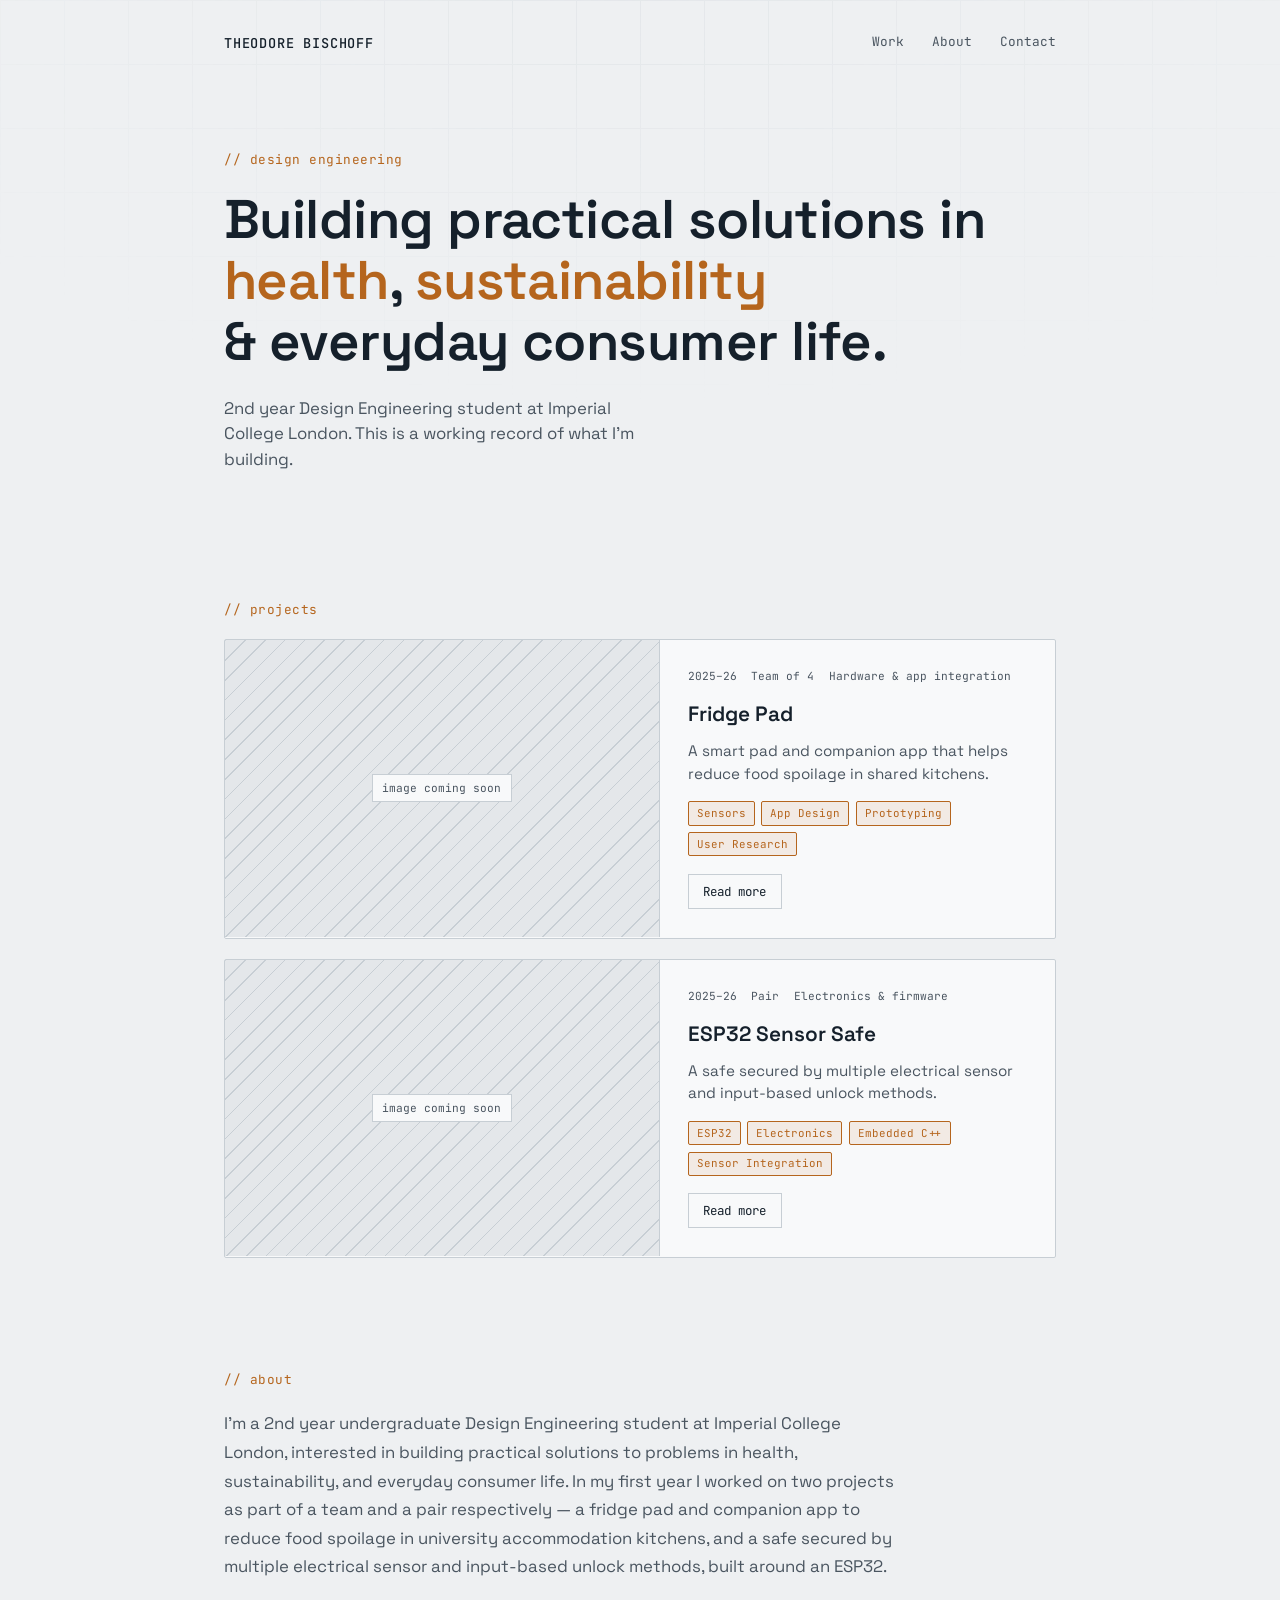
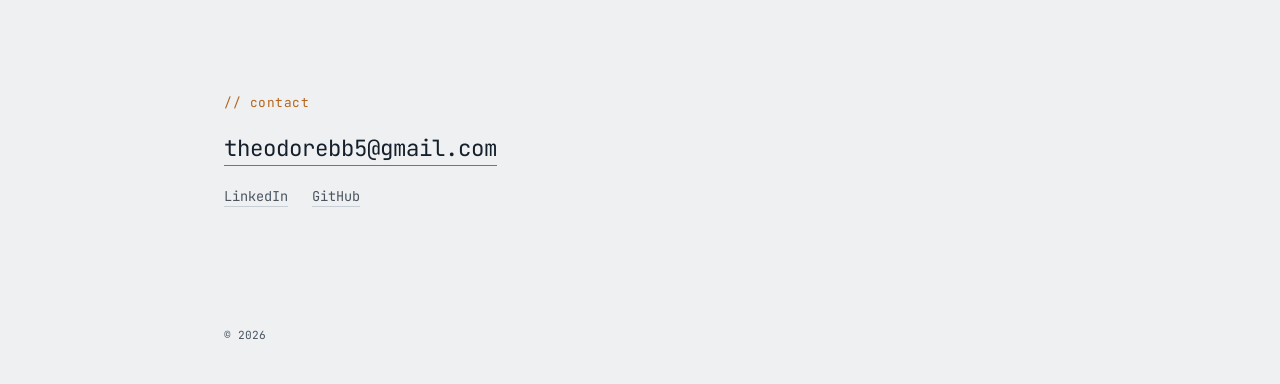
==== index.html @ 2ba966ff "Initial portfolio site" ====
<!DOCTYPE html>
<html lang="en">
<head>
<meta charset="UTF-8">
<meta name="viewport" content="width=device-width, initial-scale=1.0">
<title>Portfolio — Design Engineering</title>
<link rel="preconnect" href="https://fonts.googleapis.com">
<link rel="preconnect" href="https://fonts.gstatic.com" crossorigin>
<link href="https://fonts.googleapis.com/css2?family=JetBrains+Mono:wght@400;500;600&family=Space+Grotesk:wght@400;500;600;700&display=swap" rel="stylesheet">
<link rel="stylesheet" href="style.css">
</head>
<body>

<div class="grid-overlay" aria-hidden="true"></div>

<header class="site-header">
  <span class="logo">THEODORE BISCHOFF</span>
  <nav>
    <a href="#work">Work</a>
    <a href="#about">About</a>
    <a href="#contact">Contact</a>
  </nav>
</header>

<main>

  <section class="hero">
    <p class="eyebrow">// design engineering</p>
    <h1>Building practical solutions in<br><span class="accent">health</span>, <span class="accent">sustainability</span><br>&amp; everyday consumer life.</h1>
    <p class="hero-sub">2nd year Design Engineering student at Imperial College London. This is a working record of what I'm building.</p>
  </section>

  <section id="work" class="work">
    <p class="eyebrow">// projects</p>
    <div class="project-list" id="project-list">
      <!-- Project cards injected here by script.js -->
    </div>
  </section>

  <section id="About" class="about">
    <p class="eyebrow">// about</p>
    <p class="about-text">
      I'm a 2nd year undergraduate Design Engineering student at Imperial College London,
      interested in building practical solutions to problems in health, sustainability,
      and everyday consumer life. In my first year I worked on two projects as part of a
      team and a pair respectively — a fridge pad and companion app to reduce food spoilage
      in university accommodation kitchens, and a safe secured by multiple electrical sensor
      and input-based unlock methods, built around an ESP32.
    </p>
  </section>

  <section id="Contact" class="contact">
    <p class="eyebrow">// contact</p>
    <a href="theodorebb5@gmail.com" class="contact-link">theodorebb5@gmail.com</a>
    <div class="social-links">
      <a href="https://www.linkedin.com/in/theodore-bischoff/" target="_blank" rel="noopener">LinkedIn</a>
      <a href="https://github.com/TheodoreB45" target="_blank" rel="noopener">GitHub</a>
    </div>
  </section>

</main>

<footer class="site-footer">
  <span>&copy; 2026</span>
</footer>

<script src="projects.js"></script>
<script src="script.js"></script>
</body>
</html>
---- style.css ----
:root {
  --bg: #eef0f2;
  --bg-card: #f8f9fa;
  --ink: #15202b;
  --ink-soft: #4a5560;
  --line: #c7ced4;
  --accent: #b5651d;
  --accent-soft: #b5651d1a;
  --mono: 'JetBrains Mono', monospace;
  --sans: 'Space Grotesk', sans-serif;
  --max-w: 880px;
}

* { box-sizing: border-box; }

html {
  scroll-behavior: smooth;
}

@media (prefers-reduced-motion: reduce) {
  html { scroll-behavior: auto; }
  * { animation-duration: 0.01ms !important; transition-duration: 0.01ms !important; }
}

body {
  margin: 0;
  background: var(--bg);
  color: var(--ink);
  font-family: var(--sans);
  line-height: 1.5;
  position: relative;
}

a {
  color: inherit;
}

a:focus-visible,
button:focus-visible {
  outline: 2px solid var(--accent);
  outline-offset: 3px;
}

/* Background blueprint grid — the signature element, kept very quiet */
.grid-overlay {
  position: fixed;
  inset: 0;
  pointer-events: none;
  z-index: 0;
  background-image:
    linear-gradient(var(--line) 1px, transparent 1px),
    linear-gradient(90deg, var(--line) 1px, transparent 1px);
  background-size: 64px 64px;
  opacity: 0.25;
  mask-image: radial-gradient(ellipse 90% 60% at 50% 0%, black 0%, transparent 75%);
}

header, main, footer {
  position: relative;
  z-index: 1;
}

.eyebrow {
  font-family: var(--mono);
  font-size: 0.8rem;
  letter-spacing: 0.04em;
  color: var(--accent);
  margin: 0 0 1.25rem 0;
  text-transform: lowercase;
}

/* Header */
.site-header {
  display: flex;
  justify-content: space-between;
  align-items: center;
  max-width: var(--max-w);
  margin: 0 auto;
  padding: 2rem 1.5rem 1rem;
}

.logo {
  font-family: var(--mono);
  font-size: 0.85rem;
  font-weight: 500;
  letter-spacing: 0.06em;
}

.site-header nav {
  display: flex;
  gap: 1.75rem;
}

.site-header nav a {
  font-family: var(--mono);
  font-size: 0.8rem;
  text-decoration: none;
  color: var(--ink-soft);
  border-bottom: 1px solid transparent;
  padding-bottom: 2px;
  transition: color 0.15s ease, border-color 0.15s ease;
}

.site-header nav a:hover {
  color: var(--ink);
  border-color: var(--accent);
}

/* Hero */
.hero {
  max-width: var(--max-w);
  margin: 0 auto;
  padding: 5rem 1.5rem 6rem;
}

.hero h1 {
  font-size: clamp(2rem, 5vw, 3.4rem);
  line-height: 1.12;
  font-weight: 600;
  margin: 0 0 1.5rem 0;
  letter-spacing: -0.01em;
}

.hero h1 .accent {
  color: var(--accent);
}

.hero-sub {
  font-size: 1.05rem;
  color: var(--ink-soft);
  max-width: 38ch;
  margin: 0;
}

/* Work / Projects */
.work {
  max-width: var(--max-w);
  margin: 0 auto;
  padding: 2rem 1.5rem 5rem;
}

.project-list {
  display: flex;
  flex-direction: column;
  gap: 1.25rem;
}

.project-card {
  border: 1px solid var(--line);
  background: var(--bg-card);
  border-radius: 2px;
  overflow: hidden;
}

.card-header {
  display: grid;
  grid-template-columns: 1.1fr 1fr;
  gap: 0;
}

.card-visual {
  background: repeating-linear-gradient(
    135deg,
    var(--line) 0px,
    var(--line) 1px,
    transparent 1px,
    transparent 14px
  );
  background-color: #e4e7ea;
  display: flex;
  align-items: center;
  justify-content: center;
  min-height: 220px;
  border-right: 1px solid var(--line);
}

.card-visual img {
  width: 100%;
  height: 100%;
  object-fit: cover;
}

.card-visual .placeholder-label {
  font-family: var(--mono);
  font-size: 0.7rem;
  color: var(--ink-soft);
  background: var(--bg-card);
  border: 1px solid var(--line);
  padding: 0.3rem 0.6rem;
}

.card-body {
  padding: 1.75rem;
  display: flex;
  flex-direction: column;
  justify-content: center;
}

.card-meta {
  display: flex;
  flex-wrap: wrap;
  gap: 0.4rem 0.9rem;
  font-family: var(--mono);
  font-size: 0.7rem;
  color: var(--ink-soft);
  margin-bottom: 0.9rem;
}

.card-meta span {
  white-space: nowrap;
}

.card-body h3 {
  font-size: 1.3rem;
  margin: 0 0 0.6rem 0;
  font-weight: 600;
}

.card-tagline {
  color: var(--ink-soft);
  margin: 0 0 1rem 0;
  font-size: 0.95rem;
}

.card-tags {
  display: flex;
  flex-wrap: wrap;
  gap: 0.4rem;
  margin-bottom: 1.1rem;
}

.card-tags span {
  font-family: var(--mono);
  font-size: 0.68rem;
  color: var(--accent);
  background: var(--accent-soft);
  border: 1px solid var(--accent);
  padding: 0.18rem 0.5rem;
  border-radius: 2px;
}

.card-toggle {
  font-family: var(--mono);
  font-size: 0.78rem;
  color: var(--ink);
  background: none;
  border: 1px solid var(--line);
  padding: 0.5rem 0.9rem;
  cursor: pointer;
  align-self: flex-start;
  transition: border-color 0.15s ease, background 0.15s ease;
}

.card-toggle:hover {
  border-color: var(--accent);
  background: var(--accent-soft);
}

.card-detail {
  max-height: 0;
  overflow: hidden;
  transition: max-height 0.3s ease, padding 0.3s ease;
  border-top: 1px solid transparent;
}

.card-detail.open {
  max-height: 400px;
  border-top: 1px solid var(--line);
}

.card-detail-inner {
  padding: 1.5rem 1.75rem;
}

.card-detail-inner p {
  margin: 0 0 1rem 0;
  color: var(--ink-soft);
  font-size: 0.95rem;
  line-height: 1.6;
}

.card-detail-link {
  font-family: var(--mono);
  font-size: 0.8rem;
  color: var(--accent);
  text-decoration: none;
  border-bottom: 1px solid var(--accent);
  padding-bottom: 1px;
}

@media (max-width: 640px) {
  .card-header {
    grid-template-columns: 1fr;
  }
  .card-visual {
    border-right: none;
    border-bottom: 1px solid var(--line);
    min-height: 160px;
  }
}

/* About */
.about {
  max-width: var(--max-w);
  margin: 0 auto;
  padding: 2rem 1.5rem 5rem;
}

.about-text {
  font-size: 1.05rem;
  color: var(--ink-soft);
  max-width: 62ch;
  line-height: 1.7;
  margin: 0;
}

/* Contact */
.contact {
  max-width: var(--max-w);
  margin: 0 auto;
  padding: 2rem 1.5rem 6rem;
}

.contact-link {
  font-family: var(--mono);
  font-size: 1.4rem;
  text-decoration: none;
  color: var(--ink);
  border-bottom: 1px solid var(--accent);
  padding-bottom: 2px;
}

.social-links {
  display: flex;
  gap: 1.5rem;
  margin-top: 1.25rem;
}

.social-links a {
  font-family: var(--mono);
  font-size: 0.85rem;
  text-decoration: none;
  color: var(--ink-soft);
  border-bottom: 1px solid var(--line);
}

.social-links a:hover {
  color: var(--ink);
  border-color: var(--accent);
}

/* Footer */
.site-footer {
  max-width: var(--max-w);
  margin: 0 auto;
  padding: 1.5rem 1.5rem 2.5rem;
  font-family: var(--mono);
  font-size: 0.7rem;
  color: var(--ink-soft);
}
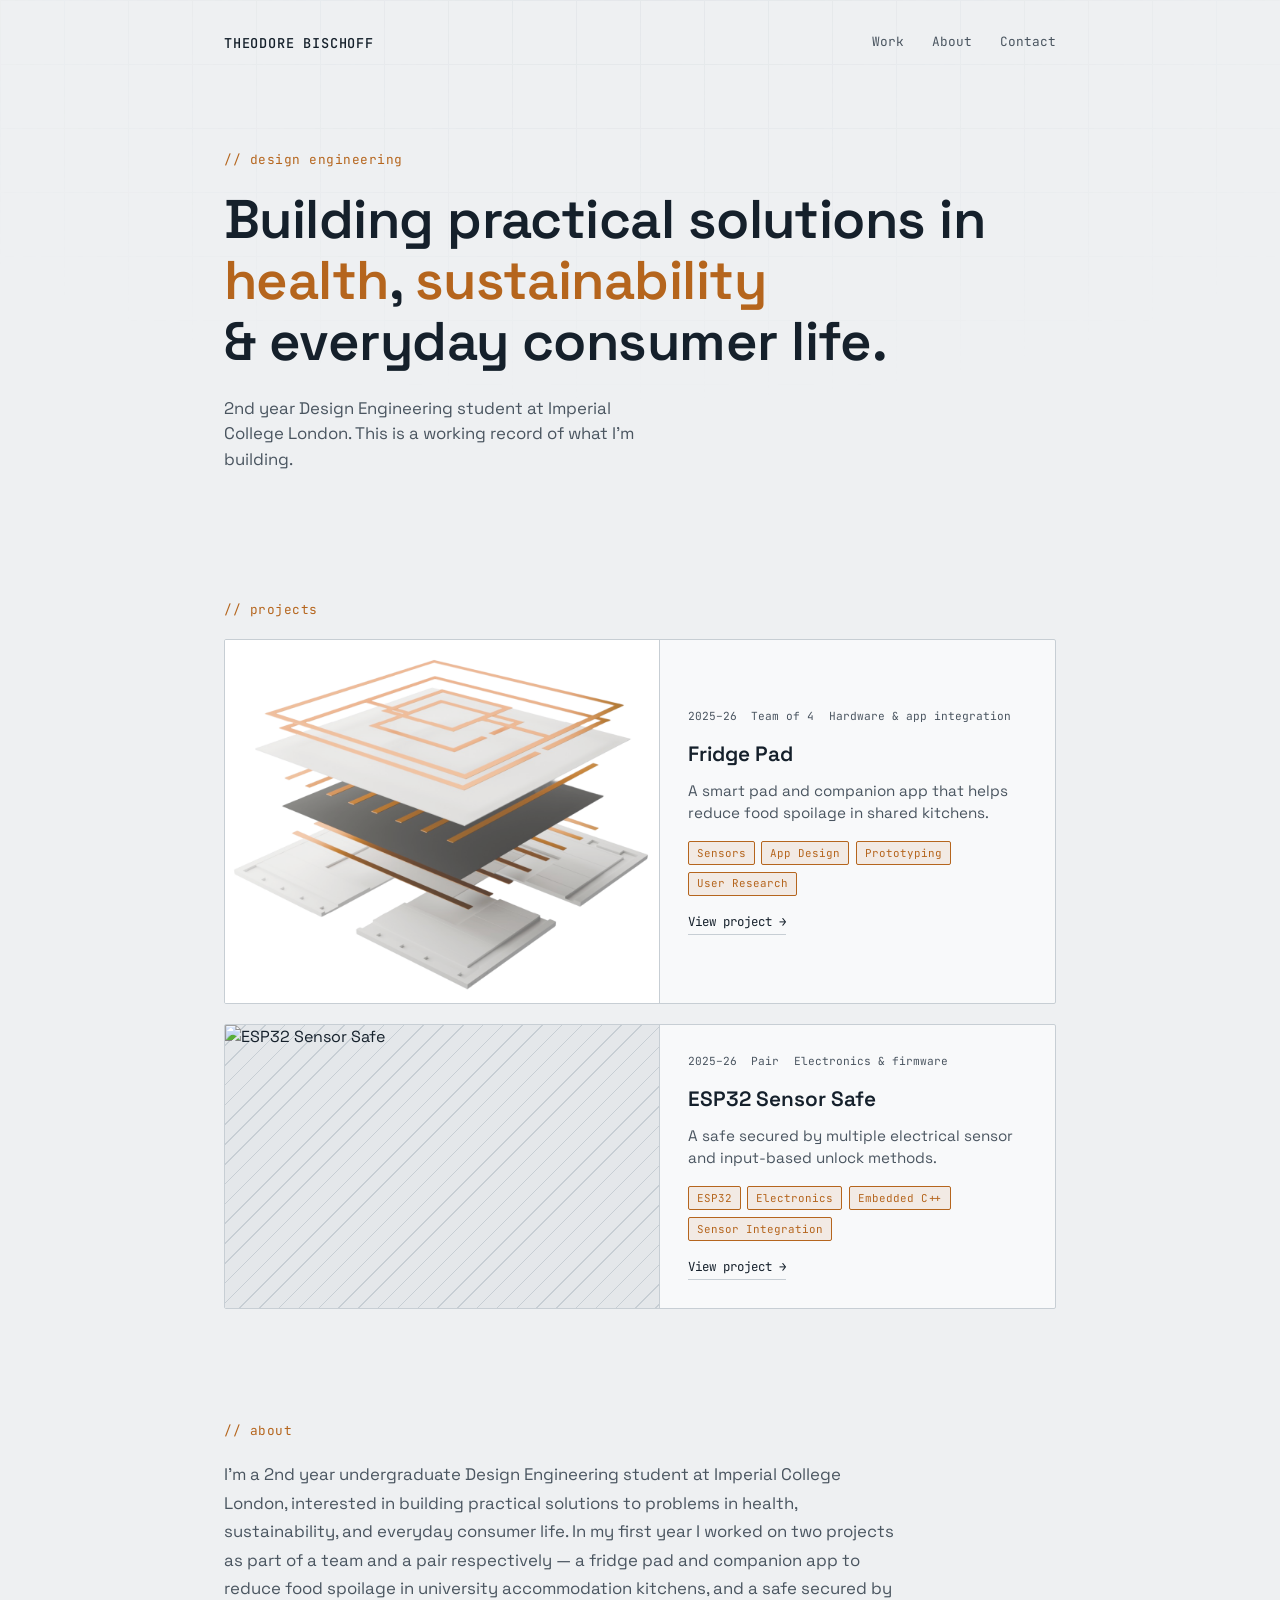
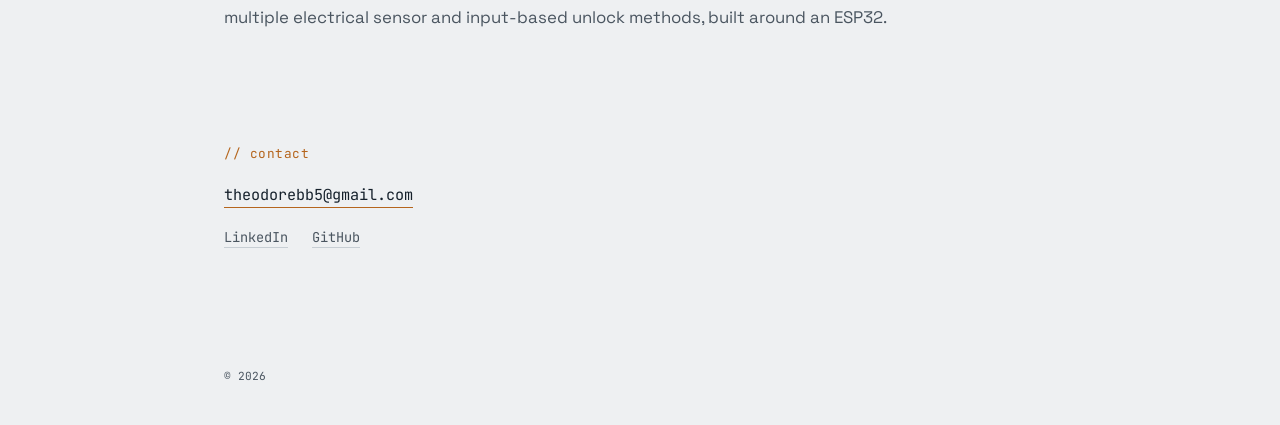
==== commit fc8944f2: "Add dedicated project pages, shrink email size" ====
--- a/index.html
+++ b/index.html
@@ -37,7 +37,7 @@
     </div>
   </section>
 
-  <section id="About" class="about">
+  <section id="about" class="about">
     <p class="eyebrow">// about</p>
     <p class="about-text">
       I'm a 2nd year undergraduate Design Engineering student at Imperial College London,
@@ -49,9 +49,9 @@
     </p>
   </section>
 
-  <section id="Contact" class="contact">
+  <section id="contact" class="contact">
     <p class="eyebrow">// contact</p>
-    <a href="theodorebb5@gmail.com" class="contact-link">theodorebb5@gmail.com</a>
+    <a href="mailto:theodorebb5@gmail.com" class="contact-link">theodorebb5@gmail.com</a>
     <div class="social-links">
       <a href="https://www.linkedin.com/in/theodore-bischoff/" target="_blank" rel="noopener">LinkedIn</a>
       <a href="https://github.com/TheodoreB45" target="_blank" rel="noopener">GitHub</a>
--- a/style.css
+++ b/style.css
@@ -146,10 +146,24 @@
 }
 
 .project-card {
+  display: block;
   border: 1px solid var(--line);
   background: var(--bg-card);
   border-radius: 2px;
   overflow: hidden;
+  text-decoration: none;
+  color: inherit;
+  transition: border-color 0.15s ease, transform 0.15s ease, box-shadow 0.15s ease;
+}
+
+.project-card:hover {
+  border-color: var(--accent);
+  transform: translateY(-2px);
+  box-shadow: 0 6px 20px rgba(21, 32, 43, 0.08);
+}
+
+.project-card:hover .card-view-link {
+  border-color: var(--accent);
 }
 
 .card-header {
@@ -239,53 +253,14 @@
   border-radius: 2px;
 }
 
-.card-toggle {
+.card-view-link {
   font-family: var(--mono);
   font-size: 0.78rem;
   color: var(--ink);
-  background: none;
-  border: 1px solid var(--line);
-  padding: 0.5rem 0.9rem;
-  cursor: pointer;
+  border-bottom: 1px solid var(--line);
+  padding-bottom: 2px;
   align-self: flex-start;
-  transition: border-color 0.15s ease, background 0.15s ease;
-}
-
-.card-toggle:hover {
-  border-color: var(--accent);
-  background: var(--accent-soft);
-}
-
-.card-detail {
-  max-height: 0;
-  overflow: hidden;
-  transition: max-height 0.3s ease, padding 0.3s ease;
-  border-top: 1px solid transparent;
-}
-
-.card-detail.open {
-  max-height: 400px;
-  border-top: 1px solid var(--line);
-}
-
-.card-detail-inner {
-  padding: 1.5rem 1.75rem;
-}
-
-.card-detail-inner p {
-  margin: 0 0 1rem 0;
-  color: var(--ink-soft);
-  font-size: 0.95rem;
-  line-height: 1.6;
-}
-
-.card-detail-link {
-  font-family: var(--mono);
-  font-size: 0.8rem;
-  color: var(--accent);
-  text-decoration: none;
-  border-bottom: 1px solid var(--accent);
-  padding-bottom: 1px;
+  transition: border-color 0.15s ease;
 }
 
 @media (max-width: 640px) {
@@ -323,7 +298,7 @@
 
 .contact-link {
   font-family: var(--mono);
-  font-size: 1.4rem;
+  font-size: 0.95rem;
   text-decoration: none;
   color: var(--ink);
   border-bottom: 1px solid var(--accent);
@@ -358,3 +333,137 @@
   font-size: 0.7rem;
   color: var(--ink-soft);
 }
+
+/* ============================= */
+/* Individual project page       */
+/* ============================= */
+
+.project-page-header {
+  max-width: var(--max-w);
+  margin: 0 auto;
+  padding: 2rem 1.5rem 1rem;
+}
+
+.back-link {
+  font-family: var(--mono);
+  font-size: 0.8rem;
+  text-decoration: none;
+  color: var(--ink-soft);
+  border-bottom: 1px solid transparent;
+  padding-bottom: 2px;
+  transition: color 0.15s ease, border-color 0.15s ease;
+}
+
+.back-link:hover {
+  color: var(--ink);
+  border-color: var(--accent);
+}
+
+.project-hero {
+  max-width: var(--max-w);
+  margin: 0 auto;
+  padding: 1.5rem 1.5rem 2.5rem;
+}
+
+.project-hero h1 {
+  font-size: clamp(1.8rem, 4.5vw, 2.6rem);
+  font-weight: 600;
+  margin: 0 0 1rem 0;
+  letter-spacing: -0.01em;
+}
+
+.project-meta-row {
+  display: flex;
+  flex-wrap: wrap;
+  gap: 0.5rem 1.2rem;
+  font-family: var(--mono);
+  font-size: 0.78rem;
+  color: var(--ink-soft);
+  margin-bottom: 1.2rem;
+  padding-bottom: 1.2rem;
+  border-bottom: 1px solid var(--line);
+}
+
+.project-tags {
+  display: flex;
+  flex-wrap: wrap;
+  gap: 0.4rem;
+}
+
+.project-tags span {
+  font-family: var(--mono);
+  font-size: 0.68rem;
+  color: var(--accent);
+  background: var(--accent-soft);
+  border: 1px solid var(--accent);
+  padding: 0.18rem 0.5rem;
+  border-radius: 2px;
+}
+
+.project-main-image {
+  max-width: var(--max-w);
+  margin: 0 auto;
+  padding: 0 1.5rem 2.5rem;
+}
+
+.project-main-image .image-frame,
+.gallery-item .image-frame {
+  background: repeating-linear-gradient(
+    135deg,
+    var(--line) 0px,
+    var(--line) 1px,
+    transparent 1px,
+    transparent 14px
+  );
+  background-color: #e4e7ea;
+  border: 1px solid var(--line);
+  min-height: 280px;
+  display: flex;
+  align-items: center;
+  justify-content: center;
+}
+
+.project-main-image img,
+.gallery-item img {
+  width: 100%;
+  display: block;
+}
+
+.project-main-image .placeholder-label,
+.gallery-item .placeholder-label {
+  font-family: var(--mono);
+  font-size: 0.7rem;
+  color: var(--ink-soft);
+  background: var(--bg-card);
+  border: 1px solid var(--line);
+  padding: 0.3rem 0.6rem;
+}
+
+.project-body {
+  max-width: var(--max-w);
+  margin: 0 auto;
+  padding: 0 1.5rem 3rem;
+}
+
+.project-body p {
+  font-size: 1.02rem;
+  color: var(--ink-soft);
+  line-height: 1.75;
+  max-width: 68ch;
+  margin: 0 0 1.3rem 0;
+}
+
+.project-gallery {
+  max-width: var(--max-w);
+  margin: 0 auto;
+  padding: 0 1.5rem 5rem;
+  display: grid;
+  grid-template-columns: 1fr 1fr;
+  gap: 1rem;
+}
+
+@media (max-width: 640px) {
+  .project-gallery {
+    grid-template-columns: 1fr;
+  }
+}
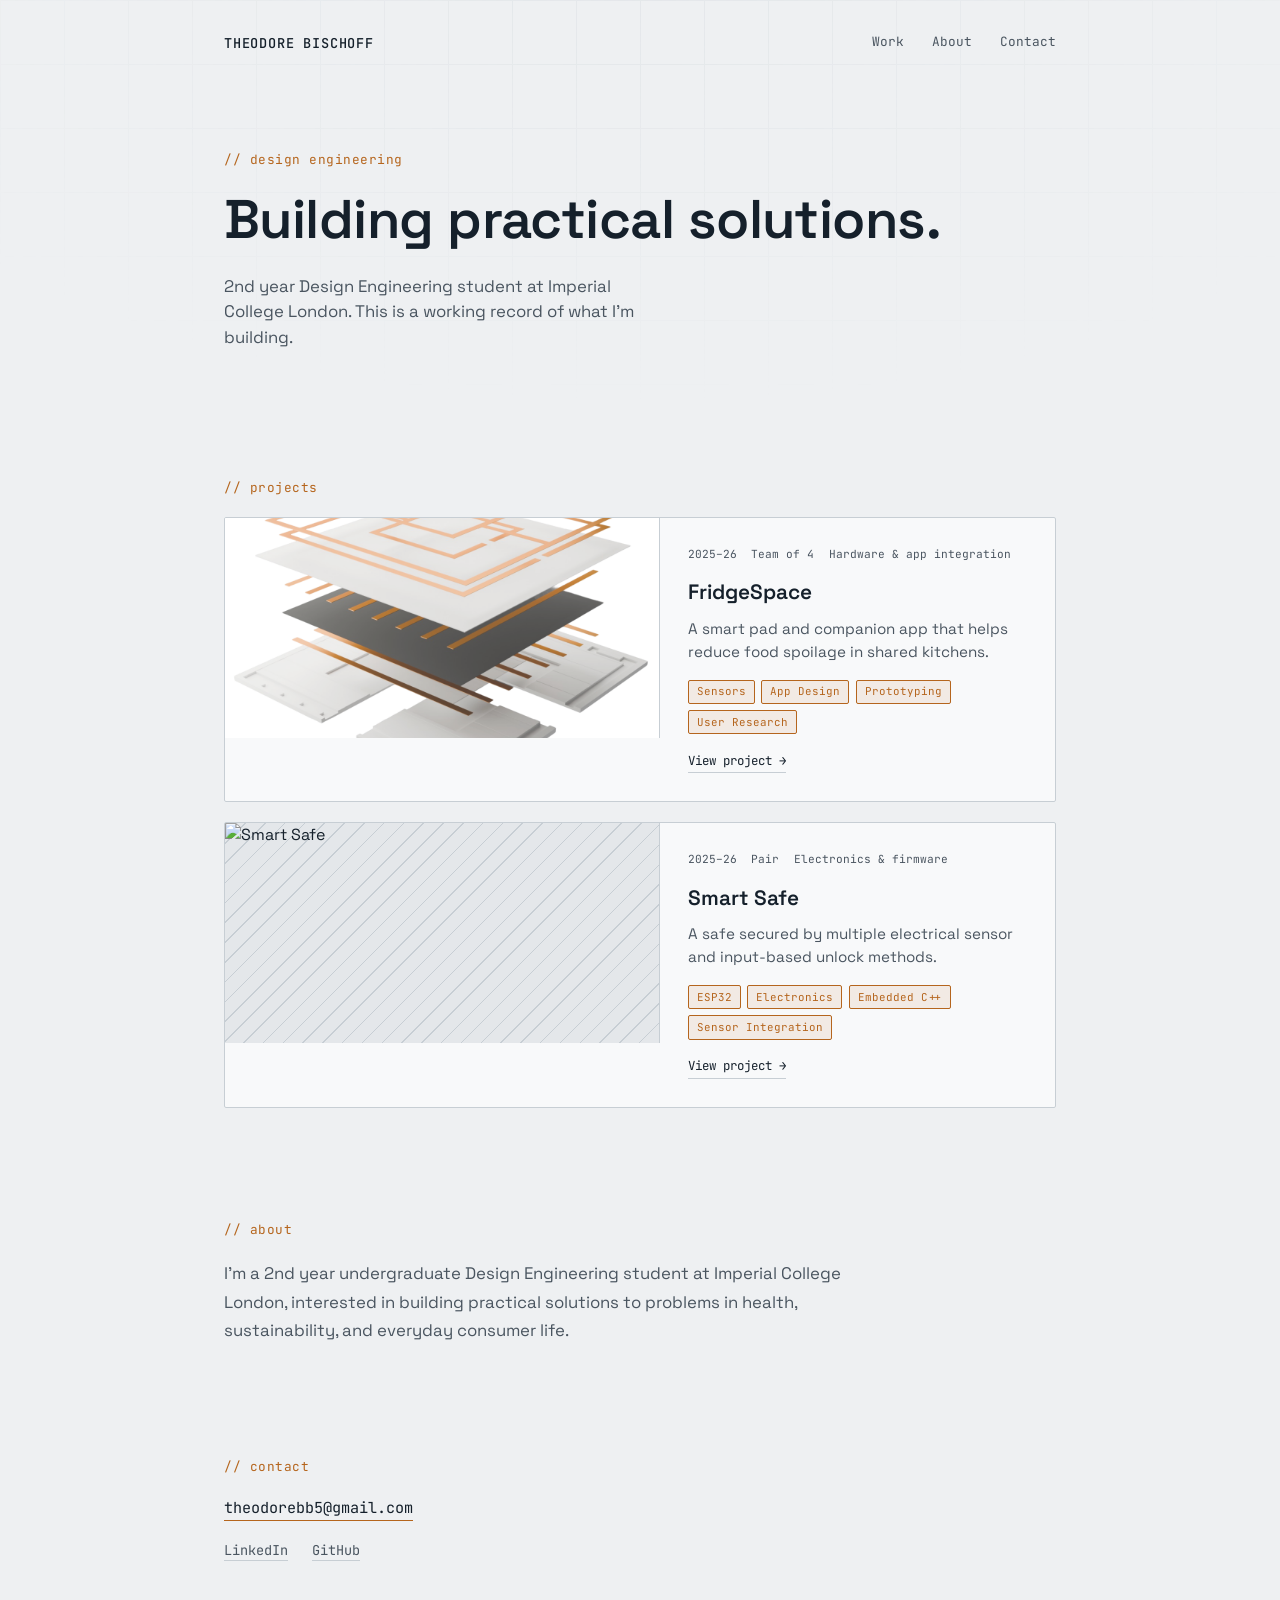
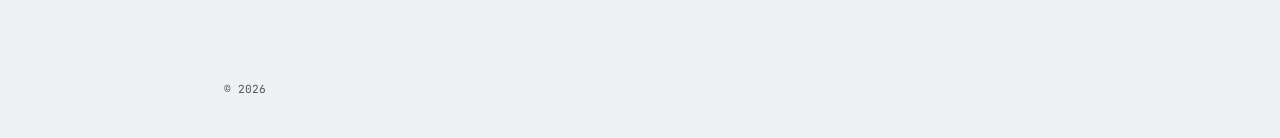
==== commit 8461ae7f: "Images formatting" ====
--- a/index.html
+++ b/index.html
@@ -26,7 +26,7 @@
 
   <section class="hero">
     <p class="eyebrow">// design engineering</p>
-    <h1>Building practical solutions in<br><span class="accent">health</span>, <span class="accent">sustainability</span><br>&amp; everyday consumer life.</h1>
+    <h1>Building practical solutions.</h1>
     <p class="hero-sub">2nd year Design Engineering student at Imperial College London. This is a working record of what I'm building.</p>
   </section>
 
@@ -42,10 +42,7 @@
     <p class="about-text">
       I'm a 2nd year undergraduate Design Engineering student at Imperial College London,
       interested in building practical solutions to problems in health, sustainability,
-      and everyday consumer life. In my first year I worked on two projects as part of a
-      team and a pair respectively — a fridge pad and companion app to reduce food spoilage
-      in university accommodation kitchens, and a safe secured by multiple electrical sensor
-      and input-based unlock methods, built around an ESP32.
+      and everyday consumer life.
     </p>
   </section>
 
--- a/style.css
+++ b/style.css
@@ -184,7 +184,7 @@
   display: flex;
   align-items: center;
   justify-content: center;
-  min-height: 220px;
+  height: 220px;
   border-right: 1px solid var(--line);
 }
 
@@ -270,7 +270,7 @@
   .card-visual {
     border-right: none;
     border-bottom: 1px solid var(--line);
-    min-height: 160px;
+    height: 160px;
   }
 }
 
@@ -417,15 +417,18 @@
   );
   background-color: #e4e7ea;
   border: 1px solid var(--line);
-  min-height: 280px;
+  height: 360px;
   display: flex;
   align-items: center;
   justify-content: center;
+  overflow: hidden;
 }
 
 .project-main-image img,
 .gallery-item img {
   width: 100%;
+  height: 100%;
+  object-fit: cover;
   display: block;
 }
 
